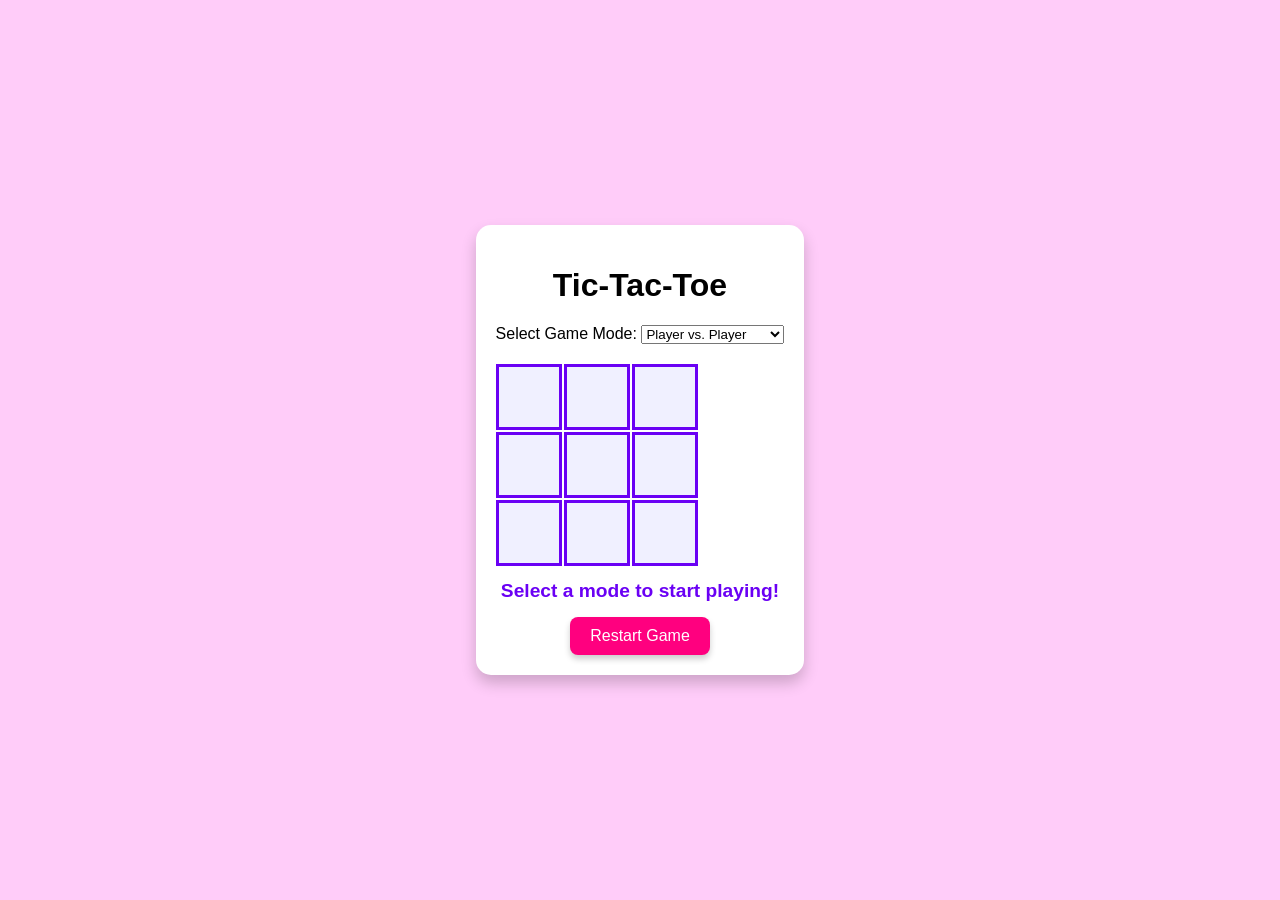
==== index.html @ af15684a "Rename task3.html to index.html for GitHub Pages" ====
<!DOCTYPE html>
<html lang="en">
<head>
    <meta charset="UTF-8">
    <meta name="viewport" content="width=device-width, initial-scale=1.0">
    <title>Tic-Tac-Toe</title>
    <link rel="stylesheet" href="task3.css">
</head>
<body>
    <div class="container">
        <h1>Tic-Tac-Toe</h1>
        <div>
            <label for="mode">Select Game Mode:</label>
            <select id="mode">
                <option value="pvp">Player vs. Player</option>
                <option value="pvc">Player vs. Computer</option>
            </select>
        </div>
        <div class="game-board" id="gameBoard"></div>
        <div class="status" id="status">Select a mode to start playing!</div>
        <button id="restart">Restart Game</button>
    </div>
    <script src="task3.js"></script>
</body>
</html>
---- task3.css ----
body {
    font-family: Arial, sans-serif;
    display: flex;
    justify-content: center;
    align-items: center;
    height: 100vh;
    margin: 0;
    background-color: #ffccf9; /* Bright pinkish-purple background */
}

.container {
    text-align: center;
    background-color: #ffffff; /* White container background for contrast */
    padding: 20px;
    border-radius: 15px;
    box-shadow: 0 8px 15px rgba(0, 0, 0, 0.2);
}

.game-board {
    display: grid;
    grid-template-columns: repeat(3, 60px); /* Smaller cells */
    grid-template-rows: repeat(3, 60px);
    gap: 8px;
    margin: 20px auto;
}

.cell {
    width: 60px;
    height: 60px;
    display: flex;
    justify-content: center;
    align-items: center;
    font-size: 1.8rem;
    font-weight: bold;
    border: 3px solid #6a00f4; /* Vivid purple border */
    cursor: pointer;
    background-color: #f0f0ff; /* Soft pastel background for cells */
    color: #6a00f4; /* Vibrant text color */
    transition: background-color 0.3s, transform 0.2s;
}

.cell:hover {
    background-color: #ffd700; /* Bright yellow on hover */
    transform: scale(1.1); /* Slight pop-out effect */
}

.cell.taken {
    pointer-events: none;
    color: #999; /* Muted color for taken cells */
}

.status {
    font-size: 1.2rem;
    margin: 15px 0;
    color: #6a00f4; /* Vibrant status text */
    font-weight: bold;
}

button {
    padding: 10px 20px;
    font-size: 1rem;
    cursor: pointer;
    border: none;
    border-radius: 8px;
    background-color: #ff007f; /* Bright pink button */
    color: #ffffff;
    transition: background-color 0.3s, transform 0.2s;
    box-shadow: 0 4px 6px rgba(0, 0, 0, 0.2);
}

button:hover {
    background-color: #ff4500; /* Bright orange on hover */
    transform: scale(1.1); /* Pop-out effect */
}
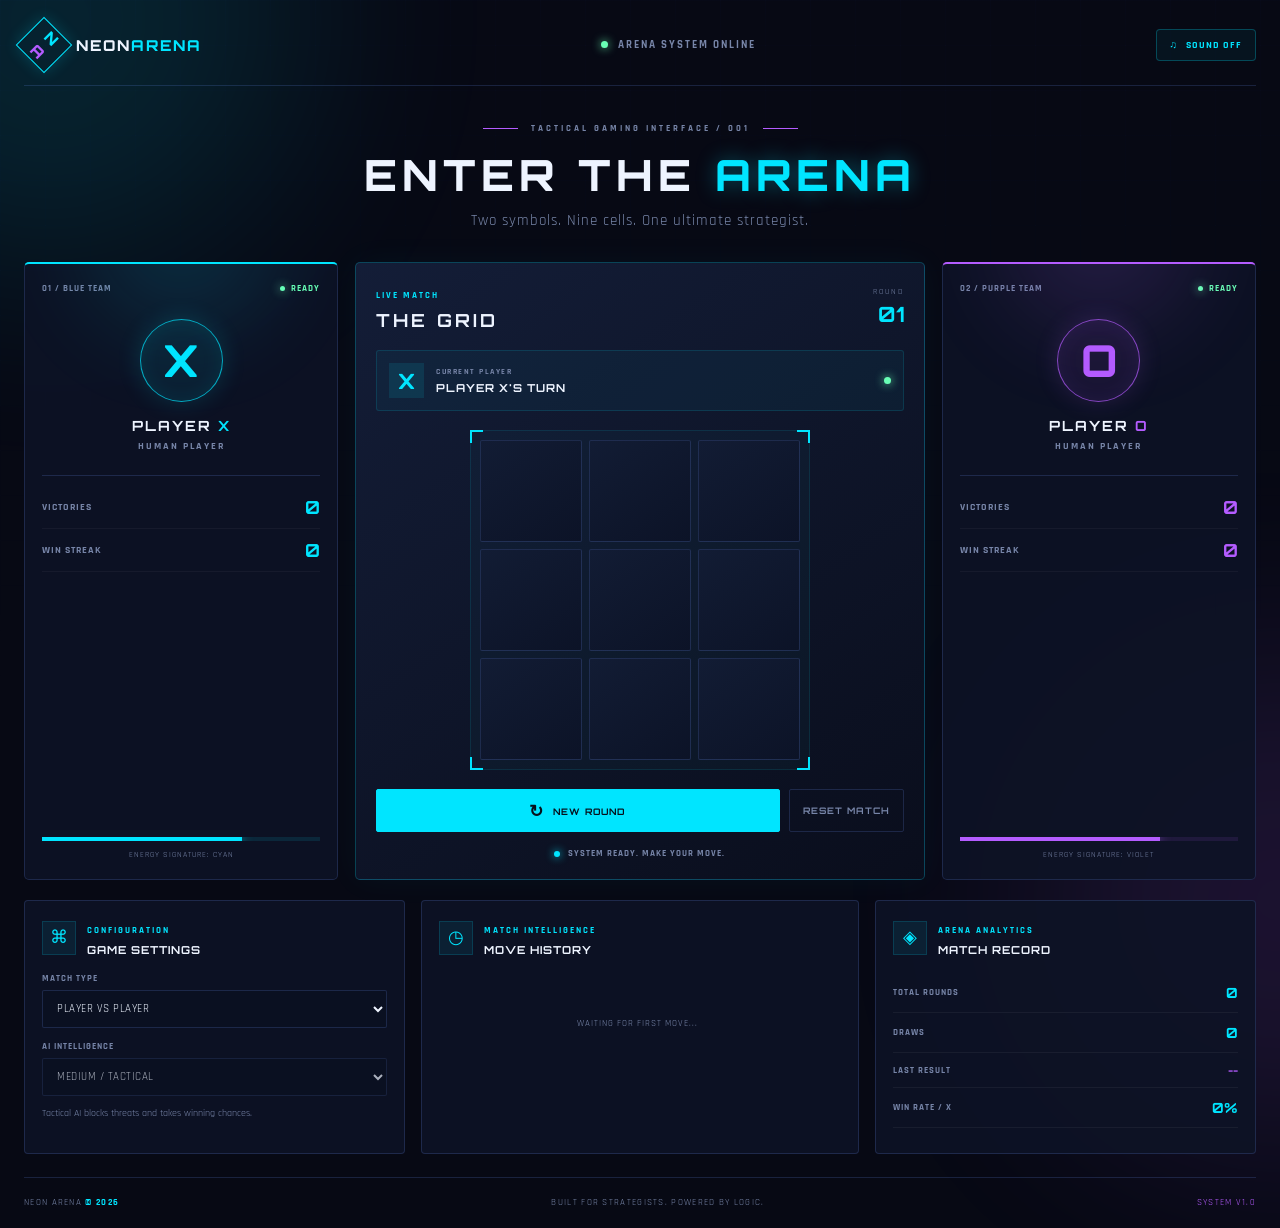
==== commit ceb33e92: "Upgrade Task 3 with Neon Arena cyber gaming interface" ====
--- a/index.html
+++ b/index.html
@@ -1,25 +1,250 @@
+
 <!DOCTYPE html>
 <html lang="en">
 <head>
     <meta charset="UTF-8">
     <meta name="viewport" content="width=device-width, initial-scale=1.0">
-    <title>Tic-Tac-Toe</title>
+    <meta name="theme-color" content="#070914">
+    <title>NEON ARENA | Cybernetic Strategy Duel</title>
+    <link rel="preconnect" href="https://fonts.googleapis.com">
+    <link rel="preconnect" href="https://fonts.gstatic.com" crossorigin>
+    <link href="https://fonts.googleapis.com/css2?family=Orbitron:wght@400;500;600;700;800;900&family=Rajdhani:wght@400;500;600;700&display=swap" rel="stylesheet">
     <link rel="stylesheet" href="task3.css">
 </head>
 <body>
-    <div class="container">
-        <h1>Tic-Tac-Toe</h1>
-        <div>
-            <label for="mode">Select Game Mode:</label>
-            <select id="mode">
-                <option value="pvp">Player vs. Player</option>
-                <option value="pvc">Player vs. Computer</option>
-            </select>
-        </div>
-        <div class="game-board" id="gameBoard"></div>
-        <div class="status" id="status">Select a mode to start playing!</div>
-        <button id="restart">Restart Game</button>
-    </div>
+
+    <div class="ambient ambient-one"></div>
+    <div class="ambient ambient-two"></div>
+    <div class="grid-overlay"></div>
+
+    <main class="app">
+
+        <!-- HEADER -->
+        <header class="topbar">
+            <a href="#" class="brand">
+                <span class="brand-mark">N<span>A</span></span>
+                <span class="brand-name">NEON<span>ARENA</span></span>
+            </a>
+
+            <div class="system-status">
+                <span class="status-light"></span>
+                ARENA SYSTEM ONLINE
+            </div>
+
+            <button class="sound-button" id="soundToggle" type="button" aria-pressed="false">
+                <span id="soundIcon">♫</span>
+                <span id="soundText">SOUND OFF</span>
+            </button>
+        </header>
+
+        <!-- INTRO -->
+        <section class="intro">
+            <div class="intro-line">
+                <span class="line"></span>
+                <span>TACTICAL GAMING INTERFACE / 001</span>
+                <span class="line"></span>
+            </div>
+
+            <h1>ENTER THE <span>ARENA</span></h1>
+            <p>Two symbols. Nine cells. One ultimate strategist.</p>
+        </section>
+
+        <!-- MAIN GAME -->
+        <section class="arena-layout">
+
+            <!-- LEFT: PLAYER X -->
+            <aside class="player-card player-x-card">
+                <div class="player-card-top">
+                    <span class="player-tag">01 / BLUE TEAM</span>
+                    <span class="player-live"><i></i> READY</span>
+                </div>
+
+                <div class="avatar avatar-x">X</div>
+
+                <h2>PLAYER <span>X</span></h2>
+                <p class="player-role" id="playerXRole">HUMAN PLAYER</p>
+
+                <div class="player-divider"></div>
+
+                <div class="player-stat">
+                    <span>VICTORIES</span>
+                    <strong id="scoreX">0</strong>
+                </div>
+
+                <div class="player-stat">
+                    <span>WIN STREAK</span>
+                    <strong id="streakX">0</strong>
+                </div>
+
+                <div class="energy-bar">
+                    <span></span>
+                </div>
+                <p class="energy-label">ENERGY SIGNATURE: CYAN</p>
+            </aside>
+
+            <!-- CENTER: GAME -->
+            <section class="game-console">
+
+                <div class="console-header">
+                    <div>
+                        <span class="section-label">LIVE MATCH</span>
+                        <h2>THE GRID</h2>
+                    </div>
+                    <div class="round-badge">
+                        <span>ROUND</span>
+                        <strong id="roundNumber">01</strong>
+                    </div>
+                </div>
+
+                <div class="match-status" id="turnIndicator">
+                    <span class="turn-icon" id="turnSymbol">X</span>
+                    <div class="turn-copy">
+                        <span id="statusLabel">CURRENT PLAYER</span>
+                        <strong id="status">PLAYER X'S TURN</strong>
+                    </div>
+                    <span class="status-pulse"></span>
+                </div>
+
+                <div class="board-frame">
+                    <div class="board-corner corner-tl"></div>
+                    <div class="board-corner corner-tr"></div>
+                    <div class="board-corner corner-bl"></div>
+                    <div class="board-corner corner-br"></div>
+                    <div class="game-board" id="gameBoard" aria-label="Tic Tac Toe game board"></div>
+                </div>
+
+                <div class="game-controls">
+                    <button class="primary-button" id="restart" type="button">
+                        <span>↻</span> NEW ROUND
+                    </button>
+                    <button class="secondary-button" id="resetScores" type="button">
+                        RESET MATCH
+                    </button>
+                </div>
+
+                <div class="match-message" id="matchMessage" aria-live="polite">
+                    <span class="message-dot"></span>
+                    SYSTEM READY. MAKE YOUR MOVE.
+                </div>
+
+            </section>
+
+            <!-- RIGHT: PLAYER O -->
+            <aside class="player-card player-o-card">
+                <div class="player-card-top">
+                    <span class="player-tag">02 / PURPLE TEAM</span>
+                    <span class="player-live"><i></i> READY</span>
+                </div>
+
+                <div class="avatar avatar-o">O</div>
+
+                <h2>PLAYER <span>O</span></h2>
+                <p class="player-role" id="playerORole">PLAYER 2</p>
+
+                <div class="player-divider"></div>
+
+                <div class="player-stat">
+                    <span>VICTORIES</span>
+                    <strong id="scoreO">0</strong>
+                </div>
+
+                <div class="player-stat">
+                    <span>WIN STREAK</span>
+                    <strong id="streakO">0</strong>
+                </div>
+
+                <div class="energy-bar purple-energy">
+                    <span></span>
+                </div>
+                <p class="energy-label">ENERGY SIGNATURE: VIOLET</p>
+            </aside>
+
+        </section>
+
+        <!-- CONTROL CENTER -->
+        <section class="control-center">
+
+            <div class="control-card mode-control">
+                <div class="control-heading">
+                    <span class="control-icon">⌘</span>
+                    <div>
+                        <span class="section-label">CONFIGURATION</span>
+                        <h3>GAME SETTINGS</h3>
+                    </div>
+                </div>
+
+                <label for="mode">MATCH TYPE</label>
+                <select id="mode">
+                    <option value="pvp">PLAYER VS PLAYER</option>
+                    <option value="pvc">PLAYER VS AI</option>
+                </select>
+
+                <label for="difficulty">AI INTELLIGENCE</label>
+                <select id="difficulty">
+                    <option value="easy">EASY / RANDOM</option>
+                    <option value="medium" selected>MEDIUM / TACTICAL</option>
+                    <option value="hard">IMPOSSIBLE / MINIMAX</option>
+                </select>
+
+                <p class="setting-note" id="difficultyNote">
+                    Tactical AI looks for winning and blocking opportunities.
+                </p>
+            </div>
+
+            <div class="control-card history-control">
+                <div class="control-heading">
+                    <span class="control-icon">◷</span>
+                    <div>
+                        <span class="section-label">MATCH INTELLIGENCE</span>
+                        <h3>MOVE HISTORY</h3>
+                    </div>
+                </div>
+
+                <div class="history-list" id="moveHistory">
+                    <div class="history-empty">WAITING FOR FIRST MOVE...</div>
+                </div>
+            </div>
+
+            <div class="control-card stats-control">
+                <div class="control-heading">
+                    <span class="control-icon">◈</span>
+                    <div>
+                        <span class="section-label">ARENA ANALYTICS</span>
+                        <h3>MATCH RECORD</h3>
+                    </div>
+                </div>
+
+                <div class="record-item">
+                    <span>TOTAL ROUNDS</span>
+                    <strong id="totalRounds">0</strong>
+                </div>
+
+                <div class="record-item">
+                    <span>DRAWS</span>
+                    <strong id="scoreDraw">0</strong>
+                </div>
+
+                <div class="record-item">
+                    <span>LAST RESULT</span>
+                    <strong class="last-result" id="lastResult">--</strong>
+                </div>
+
+                <div class="record-item">
+                    <span>WIN RATE / X</span>
+                    <strong id="winRate">0%</strong>
+                </div>
+            </div>
+
+        </section>
+
+        <footer class="footer">
+            <span>NEON ARENA <b>© 2026</b></span>
+            <span>BUILT FOR STRATEGISTS. POWERED BY LOGIC.</span>
+            <span class="footer-version">SYSTEM V1.0</span>
+        </footer>
+
+    </main>
+
     <script src="task3.js"></script>
 </body>
 </html>
--- a/task3.css
+++ b/task3.css
@@ -1,74 +1,1023 @@
+
+@import url('https://fonts.googleapis.com/css2?family=Orbitron:wght@400;500;600;700;800;900&family=Rajdhani:wght@400;500;600;700&display=swap');
+
+:root {
+    --bg: #070914;
+    --panel: rgba(14, 19, 38, 0.91);
+    --panel-light: #121a31;
+    --border: rgba(112, 151, 255, 0.18);
+    --cyan: #00e5ff;
+    --blue: #43aaff;
+    --purple: #b45cff;
+    --pink: #f15bff;
+    --green: #69ffb5;
+    --white: #eef4ff;
+    --muted: #7785a8;
+    --font-title: 'Orbitron', sans-serif;
+    --font-body: 'Rajdhani', sans-serif;
+}
+
+* {
+    margin: 0;
+    padding: 0;
+    box-sizing: border-box;
+}
+
 body {
-    font-family: Arial, sans-serif;
-    display: flex;
+    min-height: 100vh;
+    overflow-x: hidden;
+    padding: 25px 24px 20px;
+    background: var(--bg);
+    color: var(--white);
+    font-family: var(--font-body);
+    position: relative;
+}
+
+button, select {
+    font: inherit;
+}
+
+button {
+    cursor: pointer;
+}
+
+.ambient {
+    position: fixed;
+    width: 500px;
+    height: 500px;
+    border-radius: 50%;
+    filter: blur(110px);
+    opacity: 0.12;
+    pointer-events: none;
+    z-index: -2;
+}
+
+.ambient-one {
+    background: var(--cyan);
+    top: -230px;
+    left: -200px;
+}
+
+.ambient-two {
+    background: var(--purple);
+    right: -250px;
+    bottom: -250px;
+}
+
+.grid-overlay {
+    position: fixed;
+    inset: 0;
+    pointer-events: none;
+    z-index: -1;
+    opacity: 0.13;
+    background-image:
+        linear-gradient(rgba(80, 130, 255, 0.12) 1px, transparent 1px),
+        linear-gradient(90deg, rgba(80, 130, 255, 0.12) 1px, transparent 1px);
+    background-size: 45px 45px;
+    mask-image: linear-gradient(to bottom, black, transparent 90%);
+}
+
+.app {
+    max-width: 1250px;
+    margin: 0 auto;
+}
+
+/* HEADER */
+
+.topbar {
+    display: flex;
+    align-items: center;
+    justify-content: space-between;
+    gap: 15px;
+    padding-bottom: 20px;
+    border-bottom: 1px solid var(--border);
+}
+
+.brand {
+    display: flex;
+    align-items: center;
+    gap: 12px;
+    text-decoration: none;
+    color: var(--white);
+}
+
+.brand-mark {
+    display: grid;
+    place-items: center;
+    width: 40px;
+    height: 40px;
+    border: 1px solid var(--cyan);
+    color: var(--cyan);
+    font-family: var(--font-title);
+    font-weight: 900;
+    font-size: 15px;
+    transform: rotate(45deg);
+    box-shadow: 0 0 15px rgba(0, 229, 255, 0.2);
+}
+
+.brand-mark span {
+    color: var(--purple);
+}
+
+.brand-name {
+    font-family: var(--font-title);
+    font-size: 15px;
+    font-weight: 800;
+    letter-spacing: 2px;
+}
+
+.brand-name span {
+    color: var(--cyan);
+}
+
+.system-status {
+    color: var(--muted);
+    font-size: 11px;
+    font-weight: 700;
+    letter-spacing: 2px;
+}
+
+.status-light,
+.player-live i {
+    display: inline-block;
+    width: 7px;
+    height: 7px;
+    margin-right: 6px;
+    border-radius: 50%;
+    background: var(--green);
+    box-shadow: 0 0 10px var(--green);
+}
+
+.sound-button {
+    display: flex;
+    align-items: center;
+    gap: 8px;
+    padding: 9px 13px;
+    color: var(--cyan);
+    background: rgba(0, 229, 255, 0.05);
+    border: 1px solid rgba(0, 229, 255, 0.25);
+    border-radius: 4px;
+    font-size: 10px;
+    font-weight: 700;
+    letter-spacing: 1px;
+    transition: 0.2s;
+}
+
+.sound-button:hover,
+.sound-button[aria-pressed="true"] {
+    background: rgba(0, 229, 255, 0.13);
+    box-shadow: 0 0 15px rgba(0, 229, 255, 0.12);
+}
+
+/* INTRO */
+
+.intro {
+    text-align: center;
+    padding: 37px 0 32px;
+}
+
+.intro-line {
+    display: flex;
+    align-items: center;
     justify-content: center;
-    align-items: center;
-    height: 100vh;
-    margin: 0;
-    background-color: #ffccf9; /* Bright pinkish-purple background */
-}
-
-.container {
+    gap: 13px;
+    color: var(--muted);
+    font-size: 9px;
+    letter-spacing: 3px;
+    font-weight: 700;
+}
+
+.line {
+    width: 35px;
+    height: 1px;
+    background: var(--purple);
+}
+
+.intro h1 {
+    margin-top: 14px;
+    font-family: var(--font-title);
+    font-size: clamp(27px, 5vw, 43px);
+    letter-spacing: 5px;
+    font-weight: 800;
+}
+
+.intro h1 span {
+    color: var(--cyan);
+    text-shadow: 0 0 20px rgba(0, 229, 255, 0.35);
+}
+
+.intro p {
+    margin-top: 10px;
+    color: var(--muted);
+    font-size: 15px;
+    letter-spacing: 1px;
+}
+
+/* ARENA LAYOUT */
+
+.arena-layout {
+    display: grid;
+    grid-template-columns: minmax(180px, 0.8fr) minmax(330px, 1.45fr) minmax(180px, 0.8fr);
+    gap: 17px;
+    align-items: stretch;
+}
+
+/* PLAYER CARDS */
+
+.player-card {
+    position: relative;
+    min-width: 0;
+    padding: 19px 17px;
+    background: var(--panel);
+    border: 1px solid var(--border);
+    border-radius: 5px;
+    overflow: hidden;
+    display: flex;
+    flex-direction: column;
+    align-items: center;
+}
+
+.player-x-card {
+    border-top: 2px solid var(--cyan);
+}
+
+.player-o-card {
+    border-top: 2px solid var(--purple);
+}
+
+.player-x-card::before,
+.player-o-card::before {
+    content: "";
+    position: absolute;
+    width: 180px;
+    height: 180px;
+    top: -120px;
+    left: 50%;
+    transform: translateX(-50%);
+    border-radius: 50%;
+    filter: blur(55px);
+    pointer-events: none;
+}
+
+.player-x-card::before {
+    background: var(--cyan);
+    opacity: 0.14;
+}
+
+.player-o-card::before {
+    background: var(--purple);
+    opacity: 0.16;
+}
+
+.player-card-top {
+    display: flex;
+    width: 100%;
+    justify-content: space-between;
+    align-items: center;
+    gap: 5px;
+}
+
+.player-tag,
+.player-live {
+    font-size: 9px;
+    font-weight: 700;
+    letter-spacing: 1px;
+    color: var(--muted);
+}
+
+.player-live {
+    color: var(--green);
+    white-space: nowrap;
+}
+
+.player-live i {
+    width: 5px;
+    height: 5px;
+    margin-right: 3px;
+}
+
+.avatar {
+    display: grid;
+    place-items: center;
+    width: 83px;
+    height: 83px;
+    margin: 25px 0 15px;
+    border-radius: 50%;
+    font-family: var(--font-title);
+    font-size: 44px;
+    font-weight: 800;
+    background: rgba(0, 229, 255, 0.07);
+}
+
+.avatar-x {
+    color: var(--cyan);
+    border: 1px solid rgba(0, 229, 255, 0.7);
+    box-shadow: 0 0 25px rgba(0, 229, 255, 0.15),
+                inset 0 0 20px rgba(0, 229, 255, 0.08);
+}
+
+.avatar-o {
+    color: var(--purple);
+    background: rgba(180, 92, 255, 0.07);
+    border: 1px solid rgba(180, 92, 255, 0.7);
+    box-shadow: 0 0 25px rgba(180, 92, 255, 0.15),
+                inset 0 0 20px rgba(180, 92, 255, 0.08);
+}
+
+.player-card h2 {
+    font-family: var(--font-title);
+    font-size: 14px;
+    letter-spacing: 2px;
+}
+
+.player-x-card h2 span {
+    color: var(--cyan);
+}
+
+.player-o-card h2 span {
+    color: var(--purple);
+}
+
+.player-role {
+    margin-top: 6px;
+    color: var(--muted);
+    font-size: 10px;
+    font-weight: 700;
+    letter-spacing: 2px;
     text-align: center;
-    background-color: #ffffff; /* White container background for contrast */
+}
+
+.player-divider {
+    width: 100%;
+    height: 1px;
+    background: var(--border);
+    margin: 23px 0 10px;
+}
+
+.player-stat {
+    display: flex;
+    justify-content: space-between;
+    align-items: center;
+    width: 100%;
+    padding: 10px 0;
+    border-bottom: 1px solid rgba(255,255,255,0.04);
+}
+
+.player-stat span {
+    color: var(--muted);
+    font-size: 10px;
+    font-weight: 700;
+    letter-spacing: 1px;
+}
+
+.player-stat strong {
+    font-family: var(--font-title);
+    font-size: 18px;
+    color: var(--cyan);
+}
+
+.player-o-card .player-stat strong {
+    color: var(--purple);
+}
+
+.energy-bar {
+    width: 100%;
+    height: 4px;
+    margin-top: auto;
+    background: rgba(0, 229, 255, 0.1);
+    overflow: hidden;
+}
+
+.energy-bar span {
+    display: block;
+    width: 72%;
+    height: 100%;
+    background: var(--cyan);
+    box-shadow: 0 0 12px var(--cyan);
+}
+
+.purple-energy {
+    background: rgba(180, 92, 255, 0.1);
+}
+
+.purple-energy span {
+    background: var(--purple);
+    box-shadow: 0 0 12px var(--purple);
+}
+
+.energy-label {
+    width: 100%;
+    margin-top: 9px;
+    color: var(--muted);
+    font-size: 8px;
+    letter-spacing: 1px;
+    text-align: center;
+}
+
+/* GAME CONSOLE */
+
+.game-console {
+    min-width: 0;
     padding: 20px;
-    border-radius: 15px;
-    box-shadow: 0 8px 15px rgba(0, 0, 0, 0.2);
+    background:
+        linear-gradient(145deg, rgba(20, 30, 57, 0.97), rgba(10, 14, 29, 0.97));
+    border: 1px solid rgba(0, 229, 255, 0.24);
+    border-radius: 5px;
+    box-shadow: 0 0 35px rgba(0, 229, 255, 0.045);
+}
+
+.console-header {
+    display: flex;
+    align-items: center;
+    justify-content: space-between;
+}
+
+.section-label {
+    color: var(--cyan);
+    font-size: 9px;
+    font-weight: 700;
+    letter-spacing: 2px;
+}
+
+.console-header h2 {
+    margin-top: 5px;
+    font-family: var(--font-title);
+    font-size: 18px;
+    letter-spacing: 3px;
+}
+
+.round-badge {
+    text-align: right;
+}
+
+.round-badge span {
+    display: block;
+    color: var(--muted);
+    font-size: 8px;
+    letter-spacing: 2px;
+}
+
+.round-badge strong {
+    display: block;
+    margin-top: 4px;
+    color: var(--cyan);
+    font-family: var(--font-title);
+    font-size: 21px;
+}
+
+.match-status {
+    display: flex;
+    align-items: center;
+    gap: 12px;
+    margin: 19px 0;
+    padding: 12px;
+    background: rgba(0, 229, 255, 0.045);
+    border: 1px solid rgba(0, 229, 255, 0.13);
+    border-radius: 3px;
+}
+
+.turn-icon {
+    display: grid;
+    place-items: center;
+    width: 35px;
+    height: 35px;
+    color: var(--cyan);
+    background: rgba(0, 229, 255, 0.1);
+    font-family: var(--font-title);
+    font-size: 21px;
+    font-weight: 800;
+}
+
+.turn-icon.is-o {
+    color: var(--purple);
+    background: rgba(180, 92, 255, 0.12);
+}
+
+.turn-copy {
+    display: flex;
+    flex-direction: column;
+    gap: 4px;
+}
+
+.turn-copy span {
+    color: var(--muted);
+    font-size: 8px;
+    font-weight: 700;
+    letter-spacing: 1.5px;
+}
+
+.turn-copy strong {
+    font-family: var(--font-title);
+    font-size: 11px;
+    letter-spacing: 1px;
+}
+
+.status-pulse {
+    width: 7px;
+    height: 7px;
+    margin-left: auto;
+    border-radius: 50%;
+    background: var(--green);
+    box-shadow: 0 0 10px var(--green);
+    animation: pulse 1.5s infinite;
+}
+
+@keyframes pulse {
+    50% { opacity: 0.3; }
+}
+
+/* BOARD FRAME */
+
+.board-frame {
+    position: relative;
+    width: min(100%, 340px);
+    margin: 0 auto;
+    padding: 9px;
+    background: rgba(0, 229, 255, 0.025);
+    border: 1px solid rgba(0, 229, 255, 0.1);
+}
+
+.board-corner {
+    position: absolute;
+    z-index: 2;
+    width: 13px;
+    height: 13px;
+    border-color: var(--cyan);
+    border-style: solid;
+}
+
+.corner-tl {
+    top: -1px;
+    left: -1px;
+    border-width: 2px 0 0 2px;
+}
+
+.corner-tr {
+    top: -1px;
+    right: -1px;
+    border-width: 2px 2px 0 0;
+}
+
+.corner-bl {
+    bottom: -1px;
+    left: -1px;
+    border-width: 0 0 2px 2px;
+}
+
+.corner-br {
+    bottom: -1px;
+    right: -1px;
+    border-width: 0 2px 2px 0;
 }
 
 .game-board {
     display: grid;
-    grid-template-columns: repeat(3, 60px); /* Smaller cells */
-    grid-template-rows: repeat(3, 60px);
+    grid-template-columns: repeat(3, 1fr);
+    gap: 7px;
+    aspect-ratio: 1;
+}
+
+.cell {
+    display: grid;
+    place-items: center;
+    min-width: 0;
+    aspect-ratio: 1;
+    border: 1px solid rgba(114, 154, 255, 0.17);
+    border-radius: 2px;
+    background: linear-gradient(145deg, #121c34, #0c1327);
+    color: var(--cyan);
+    font-family: var(--font-title);
+    font-size: clamp(34px, 5vw, 53px);
+    font-weight: 800;
+    transition: background 0.2s, border 0.2s, transform 0.2s;
+}
+
+.cell:not(:disabled):hover {
+    background: rgba(0, 229, 255, 0.11);
+    border-color: var(--cyan);
+    transform: scale(0.97);
+    box-shadow: inset 0 0 18px rgba(0, 229, 255, 0.08);
+}
+
+.cell.o {
+    color: var(--purple);
+}
+
+.cell:disabled {
+    cursor: default;
+}
+
+.cell.winner {
+    color: var(--green);
+    border-color: var(--green);
+    background: rgba(105, 255, 181, 0.13);
+    box-shadow: 0 0 17px rgba(105, 255, 181, 0.22),
+                inset 0 0 15px rgba(105, 255, 181, 0.08);
+    animation: winningCell 0.65s infinite alternate;
+}
+
+@keyframes winningCell {
+    from { filter: brightness(0.9); }
+    to { filter: brightness(1.5); }
+}
+
+/* CONTROLS */
+
+.game-controls {
+    display: flex;
+    gap: 9px;
+    margin-top: 19px;
+}
+
+.primary-button,
+.secondary-button {
+    min-height: 39px;
+    padding: 10px 13px;
+    border-radius: 2px;
+    font-family: var(--font-title);
+    font-size: 9px;
+    font-weight: 700;
+    letter-spacing: 1px;
+    transition: 0.2s;
+}
+
+.primary-button {
+    flex: 1;
+    color: #07101c;
+    background: var(--cyan);
+    border: 1px solid var(--cyan);
+}
+
+.primary-button span {
+    margin-right: 5px;
+    font-size: 17px;
+    vertical-align: -2px;
+}
+
+.primary-button:hover {
+    background: #a0f7ff;
+    box-shadow: 0 0 17px rgba(0, 229, 255, 0.25);
+}
+
+.secondary-button {
+    color: var(--muted);
+    background: transparent;
+    border: 1px solid var(--border);
+}
+
+.secondary-button:hover {
+    color: var(--white);
+    border-color: var(--purple);
+}
+
+.match-message {
+    display: flex;
+    align-items: center;
+    justify-content: center;
     gap: 8px;
-    margin: 20px auto;
-}
-
-.cell {
-    width: 60px;
-    height: 60px;
-    display: flex;
-    justify-content: center;
-    align-items: center;
-    font-size: 1.8rem;
-    font-weight: bold;
-    border: 3px solid #6a00f4; /* Vivid purple border */
-    cursor: pointer;
-    background-color: #f0f0ff; /* Soft pastel background for cells */
-    color: #6a00f4; /* Vibrant text color */
-    transition: background-color 0.3s, transform 0.2s;
-}
-
-.cell:hover {
-    background-color: #ffd700; /* Bright yellow on hover */
-    transform: scale(1.1); /* Slight pop-out effect */
-}
-
-.cell.taken {
-    pointer-events: none;
-    color: #999; /* Muted color for taken cells */
-}
-
-.status {
-    font-size: 1.2rem;
-    margin: 15px 0;
-    color: #6a00f4; /* Vibrant status text */
-    font-weight: bold;
-}
-
-button {
-    padding: 10px 20px;
-    font-size: 1rem;
-    cursor: pointer;
-    border: none;
-    border-radius: 8px;
-    background-color: #ff007f; /* Bright pink button */
-    color: #ffffff;
-    transition: background-color 0.3s, transform 0.2s;
-    box-shadow: 0 4px 6px rgba(0, 0, 0, 0.2);
-}
-
-button:hover {
-    background-color: #ff4500; /* Bright orange on hover */
-    transform: scale(1.1); /* Pop-out effect */
-}
+    margin-top: 16px;
+    color: var(--muted);
+    font-size: 9px;
+    font-weight: 700;
+    letter-spacing: 1px;
+    text-align: center;
+}
+
+.message-dot {
+    width: 6px;
+    height: 6px;
+    flex-shrink: 0;
+    border-radius: 50%;
+    background: var(--cyan);
+    box-shadow: 0 0 8px var(--cyan);
+}
+
+/* CONTROL CENTER */
+
+.control-center {
+    display: grid;
+    grid-template-columns: 1fr 1.15fr 1fr;
+    gap: 16px;
+    margin-top: 20px;
+}
+
+.control-card {
+    min-width: 0;
+    padding: 17px;
+    background: var(--panel);
+    border: 1px solid var(--border);
+    border-radius: 4px;
+}
+
+.control-heading {
+    display: flex;
+    align-items: center;
+    gap: 11px;
+    margin-bottom: 16px;
+}
+
+.control-icon {
+    display: grid;
+    place-items: center;
+    width: 34px;
+    height: 34px;
+    color: var(--cyan);
+    background: rgba(0, 229, 255, 0.07);
+    border: 1px solid rgba(0, 229, 255, 0.15);
+    font-size: 18px;
+}
+
+.control-heading h3 {
+    margin-top: 4px;
+    font-family: var(--font-title);
+    font-size: 11px;
+    letter-spacing: 1px;
+}
+
+.mode-control label {
+    display: block;
+    margin: 13px 0 6px;
+    color: var(--muted);
+    font-size: 9px;
+    font-weight: 700;
+    letter-spacing: 1px;
+}
+
+.mode-control select {
+    width: 100%;
+    padding: 10px;
+    color: var(--white);
+    background: #0a1021;
+    border: 1px solid var(--border);
+    border-radius: 2px;
+    outline: none;
+    font-size: 11px;
+    letter-spacing: 0.5px;
+}
+
+.mode-control select:focus {
+    border-color: var(--cyan);
+}
+
+.setting-note {
+    min-height: 30px;
+    margin-top: 10px;
+    color: var(--muted);
+    font-size: 10px;
+    line-height: 1.5;
+}
+
+/* HISTORY */
+
+.history-list {
+    display: flex;
+    flex-direction: column;
+    gap: 7px;
+    max-height: 175px;
+    overflow-y: auto;
+    padding-right: 4px;
+}
+
+.history-list::-webkit-scrollbar {
+    width: 4px;
+}
+
+.history-list::-webkit-scrollbar-thumb {
+    background: var(--border);
+}
+
+.history-empty {
+    display: grid;
+    place-items: center;
+    min-height: 100px;
+    color: var(--muted);
+    font-size: 9px;
+    letter-spacing: 1px;
+    text-align: center;
+}
+
+.history-item {
+    display: flex;
+    align-items: center;
+    justify-content: space-between;
+    gap: 8px;
+    padding: 8px 10px;
+    background: rgba(255,255,255,0.025);
+    border-left: 2px solid var(--cyan);
+    font-size: 11px;
+}
+
+.history-item.o-move {
+    border-left-color: var(--purple);
+}
+
+.history-item span:first-child {
+    color: var(--white);
+    font-weight: 700;
+}
+
+.history-item span:last-child {
+    color: var(--muted);
+    font-size: 9px;
+}
+
+/* ANALYTICS */
+
+.record-item {
+    display: flex;
+    align-items: center;
+    justify-content: space-between;
+    padding: 11px 0;
+    border-bottom: 1px solid rgba(255,255,255,0.05);
+}
+
+.record-item span {
+    color: var(--muted);
+    font-size: 9px;
+    font-weight: 700;
+    letter-spacing: 1px;
+}
+
+.record-item strong {
+    color: var(--cyan);
+    font-family: var(--font-title);
+    font-size: 14px;
+}
+
+.record-item .last-result {
+    color: var(--purple);
+    font-size: 10px;
+}
+
+/* FOOTER */
+
+.footer {
+    display: flex;
+    justify-content: space-between;
+    gap: 12px;
+    padding-top: 19px;
+    margin-top: 23px;
+    border-top: 1px solid var(--border);
+    color: var(--muted);
+    font-size: 9px;
+    letter-spacing: 1.3px;
+}
+
+.footer b {
+    color: var(--cyan);
+}
+
+.footer-version {
+    color: var(--purple);
+}
+
+/* ACCESSIBILITY */
+
+button:focus-visible,
+select:focus-visible {
+    outline: 2px solid var(--cyan);
+    outline-offset: 3px;
+}
+
+/* RESPONSIVE */
+
+@media (max-width: 900px) {
+    .arena-layout {
+        grid-template-columns: minmax(150px, 0.7fr) minmax(300px, 1.5fr);
+    }
+
+    .player-o-card {
+        grid-column: 1;
+    }
+
+    .game-console {
+        grid-column: 2;
+        grid-row: 1 / span 2;
+    }
+
+    .control-center {
+        grid-template-columns: 1fr 1fr;
+    }
+
+    .stats-control {
+        grid-column: 1 / -1;
+    }
+}
+
+@media (max-width: 620px) {
+    body {
+        padding: 17px 13px;
+    }
+
+    .system-status {
+        display: none;
+    }
+
+    .brand-name {
+        font-size: 12px;
+    }
+
+    .intro {
+        padding: 32px 0 25px;
+    }
+
+    .intro h1 {
+        letter-spacing: 2px;
+    }
+
+    .intro-line {
+        font-size: 8px;
+        letter-spacing: 1.5px;
+    }
+
+    .arena-layout {
+        grid-template-columns: 1fr;
+        gap: 12px;
+    }
+
+    .game-console {
+        grid-column: auto;
+        grid-row: auto;
+        order: 1;
+        padding: 16px;
+    }
+
+    .player-x-card {
+        order: 2;
+    }
+
+    .player-o-card {
+        order: 3;
+        grid-column: auto;
+    }
+
+    .player-card {
+        min-height: 180px;
+        padding: 15px;
+    }
+
+    .avatar {
+        width: 60px;
+        height: 60px;
+        margin: 14px 0 10px;
+        font-size: 30px;
+    }
+
+    .player-divider {
+        margin: 12px 0 5px;
+    }
+
+    .player-stat {
+        padding: 6px 0;
+    }
+
+    .energy-bar {
+        margin-top: 12px;
+    }
+
+    .control-center {
+        grid-template-columns: 1fr;
+        gap: 12px;
+    }
+
+    .stats-control {
+        grid-column: auto;
+    }
+
+    .footer {
+        flex-wrap: wrap;
+        justify-content: center;
+        text-align: center;
+        font-size: 8px;
+    }
+}
+
+@media (max-width: 370px) {
+    .sound-button {
+        padding: 8px;
+        font-size: 8px;
+    }
+
+    .game-controls {
+        flex-direction: column;
+    }
+
+    .secondary-button {
+        min-height: 38px;
+    }
+
+    .cell {
+        font-size: 38px;
+    }
+}
+
+@media (prefers-reduced-motion: reduce) {
+    *,
+    *::before,
+    *::after {
+        scroll-behavior: auto !important;
+        animation-duration: 0.01ms !important;
+        animation-iteration-count: 1 !important;
+        transition-duration: 0.01ms !important;
+    }
+}
